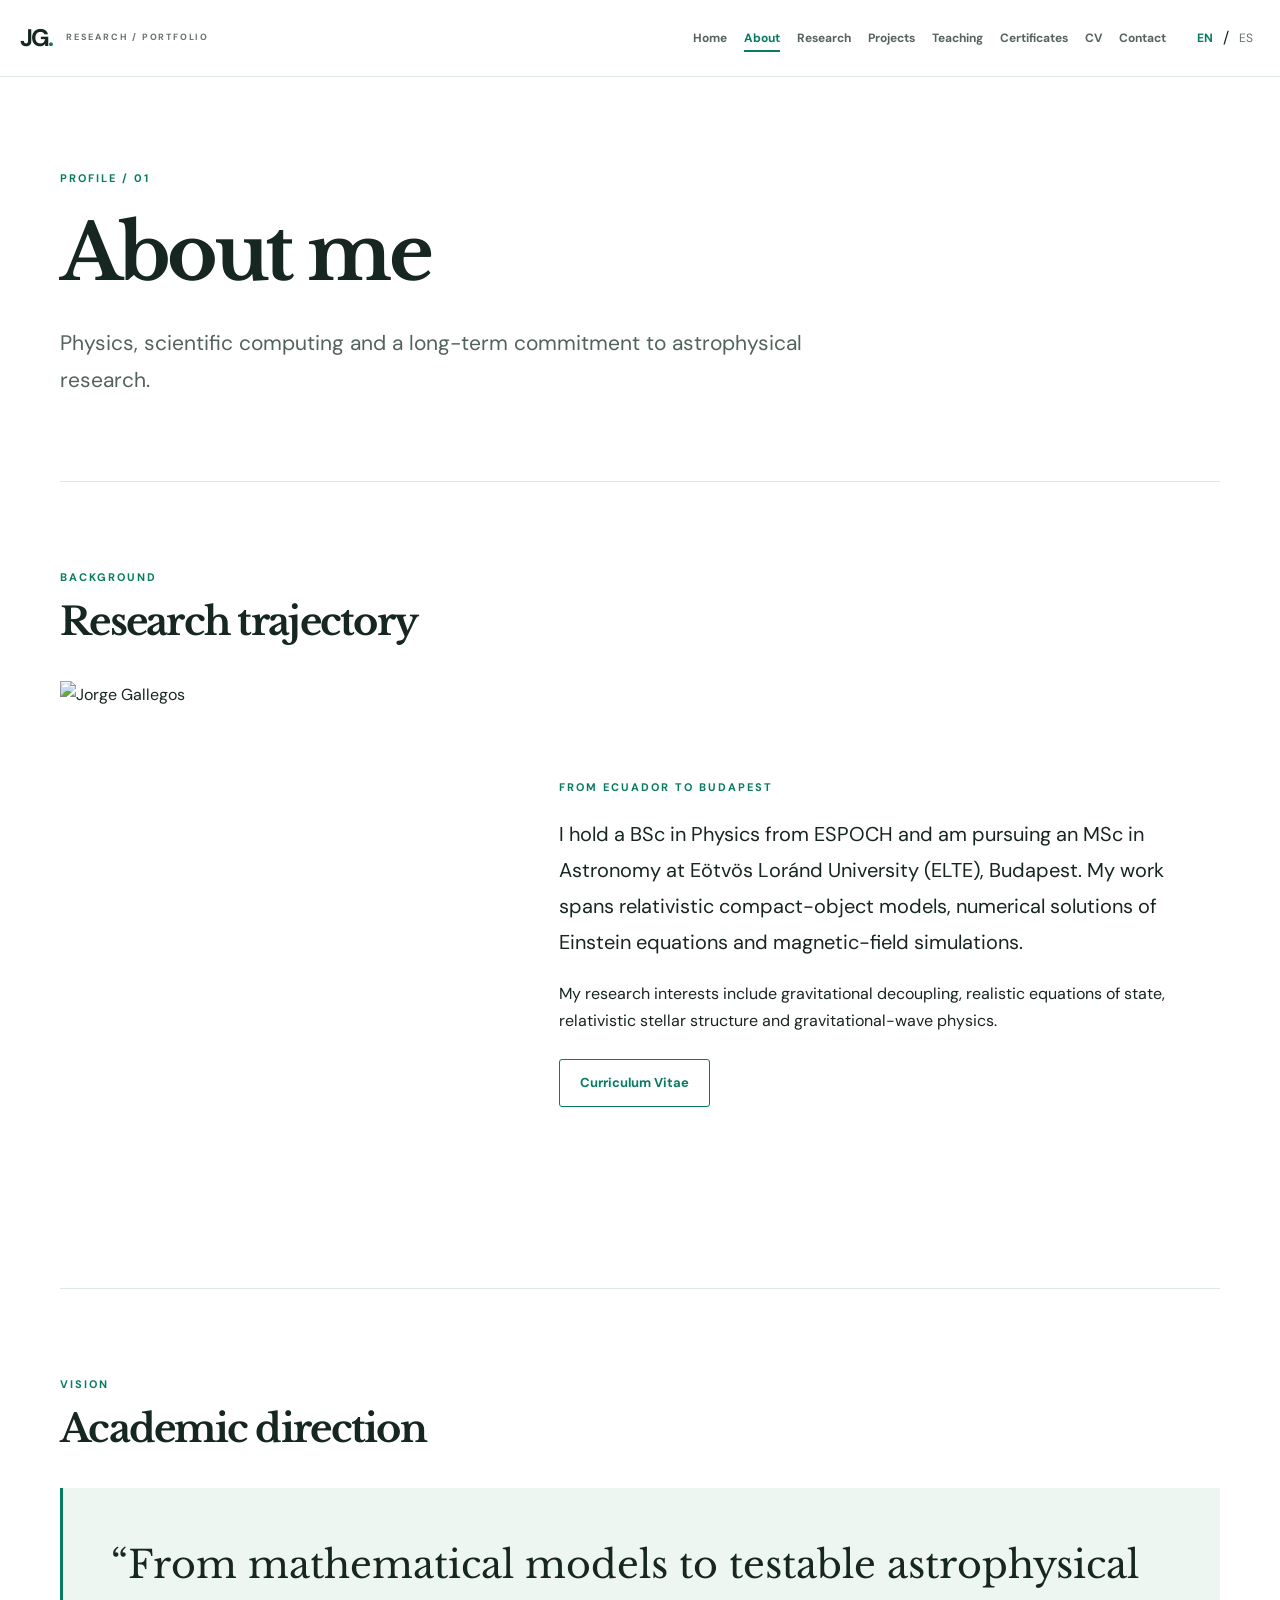
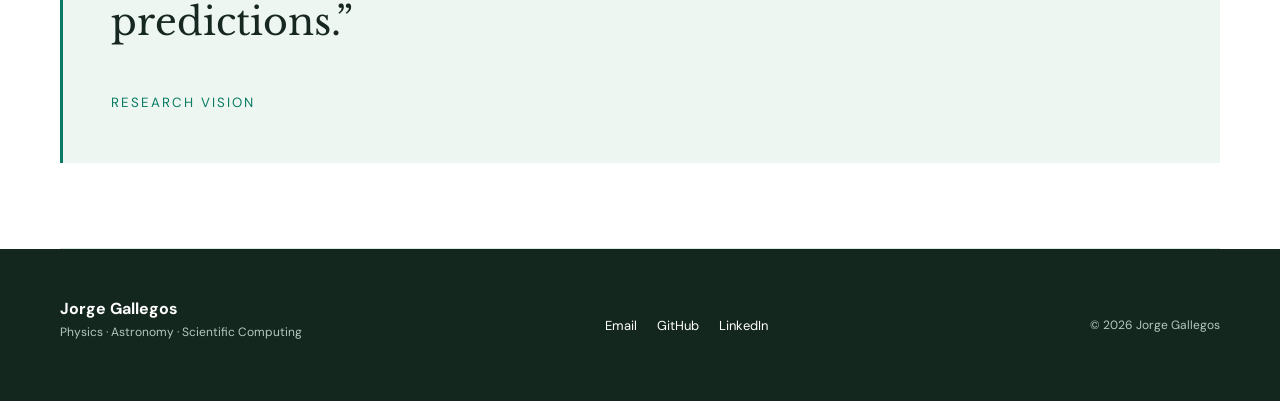
==== about.html @ f176a220 "new_update_21-11-2026" ====
<!doctype html><html lang="en"><head><meta charset="utf-8"><meta name="viewport" content="width=device-width, initial-scale=1"><meta name="description" content="Jorge Gallegos — Physicist and MSc Astronomy student. Research in general relativity, compact objects, and scientific computing."><meta name="theme-color" content="#087b62"><title>About | Jorge Gallegos</title><link rel="preconnect" href="https://fonts.googleapis.com"><link rel="preconnect" href="https://fonts.gstatic.com" crossorigin><link href="https://fonts.googleapis.com/css2?family=DM+Sans:wght@400;500;600;700&family=Libre+Baskerville:wght@400;700&display=swap" rel="stylesheet"><link rel="stylesheet" href="style.css"><script defer src="site.js"></script></head><body><a class="skip" href="#main">Skip to content</a><header class="site-header"><div class="nav-wrap"><a class="brand" href="index.html" aria-label="Jorge Gallegos home"><span class="brand-mark">JG<span>.</span></span><span class="brand-detail">RESEARCH / PORTFOLIO</span></a><button class="menu-toggle" type="button" aria-expanded="false" aria-controls="site-nav">☰ <span>Menu</span></button><nav id="site-nav" aria-label="Main navigation"><a href="index.html" ><span class="" data-en="Home" data-es="Inicio">Home</span></a><a href="about.html" aria-current=page><span class="" data-en="About" data-es="Sobre mí">About</span></a><a href="publications.html" ><span class="" data-en="Research" data-es="Investigación">Research</span></a><a href="projects.html" ><span class="" data-en="Projects" data-es="Proyectos">Projects</span></a><a href="teaching.html" ><span class="" data-en="Teaching" data-es="Docencia">Teaching</span></a><a href="certificates.html" ><span class="" data-en="Certificates" data-es="Certificados">Certificates</span></a><a href="cv.html" ><span class="" data-en="CV" data-es="CV">CV</span></a><a href="contact.html" ><span class="" data-en="Contact" data-es="Contacto">Contact</span></a></nav><div class="lang-switch" role="group" aria-label="Language"><button type="button" data-lang="en" aria-pressed="true">EN</button><span>/</span><button type="button" data-lang="es" aria-pressed="false">ES</button></div></div></header><main id="main"><div class="page-intro container reveal"><p class="eyebrow">PROFILE / 01</p><h1 class="" data-en="About me" data-es="Sobre mí">About me</h1><p class="lead" data-en="Physics, scientific computing and a long-term commitment to astrophysical research." data-es="Física, computación científica y compromiso a largo plazo con la investigación astrofísica.">Physics, scientific computing and a long-term commitment to astrophysical research.</p></div><section class="section container"><div class="section-head"><div><p class="eyebrow">BACKGROUND</p><h2>Research trajectory</h2></div></div><div class="editorial-grid"><img class="editorial-image" src="images/C_9999.jpg" alt="Jorge Gallegos"><div><p class="eyebrow">FROM ECUADOR TO BUDAPEST</p><p class="body-large" data-en="I hold a BSc in Physics from ESPOCH and am pursuing an MSc in Astronomy at Eötvös Loránd University (ELTE), Budapest. My work spans relativistic compact-object models, numerical solutions of Einstein equations and magnetic-field simulations." data-es="Soy graduado en Física por ESPOCH y curso un máster en Astronomía en la Universidad Eötvös Loránd (ELTE), Budapest. Mi trabajo abarca modelos relativistas de objetos compactos, soluciones numéricas de las ecuaciones de Einstein y simulaciones de campos magnéticos.">I hold a BSc in Physics from ESPOCH and am pursuing an MSc in Astronomy at Eötvös Loránd University (ELTE), Budapest. My work spans relativistic compact-object models, numerical solutions of Einstein equations and magnetic-field simulations.</p><p class="" data-en="My research interests include gravitational decoupling, realistic equations of state, relativistic stellar structure and gravitational-wave physics." data-es="Mis intereses incluyen desacoplamiento gravitacional, ecuaciones de estado realistas, estructura estelar relativista y física de ondas gravitacionales.">My research interests include gravitational decoupling, realistic equations of state, relativistic stellar structure and gravitational-wave physics.</p><div class="link-row"><a class="btn outline" href="cv.html">Curriculum Vitae</a></div></div></div></section><section class="section container"><div class="section-head"><div><p class="eyebrow">VISION</p><h2>Academic direction</h2></div></div><div class="quote-panel"><p>“From mathematical models to testable astrophysical predictions.”</p><small>RESEARCH VISION</small></div></section></main><footer class="site-footer"><div class="container footer-inner"><div><strong>Jorge Gallegos</strong><p>Physics · Astronomy · Scientific Computing</p></div><div><a href="mailto:gallegosjf2002@gmail.com">Email</a><a href="https://github.com/gallegosjf2002" target="_blank" rel="noopener noreferrer">GitHub</a><a href="https://www.linkedin.com/in/jorge-gallegos-4514b1245/" target="_blank" rel="noopener noreferrer">LinkedIn</a></div><small>© <span id="year"></span> Jorge Gallegos</small></div></footer></body></html>
---- style.css ----
/* GALLEGOS RESEARCH — global design tokens. Edit colors here. */
:root{--ink:#162621;--muted:#64736d;--green:#087b62;--green-dark:#055a48;--line:#dce8e2;--paper:#f8faf8;--white:#fff;--serif:'Libre Baskerville',Georgia,serif;--sans:'DM Sans',Arial,sans-serif;--width:1160px}
*{box-sizing:border-box}html{scroll-behavior:smooth}body{margin:0;color:var(--ink);background:var(--white);font:16px/1.7 var(--sans)}img{max-width:100%;display:block}a{color:inherit}button,input,select{font:inherit}button{cursor:pointer}.container{width:min(var(--width),calc(100% - 48px));margin-inline:auto}.skip{position:absolute;top:-100px;left:12px;background:white;padding:12px;z-index:30}.skip:focus{top:12px}.site-header{position:sticky;top:0;z-index:20;background:rgba(255,255,255,.94);backdrop-filter:blur(16px);border-bottom:1px solid var(--line)}.nav-wrap{width:min(1320px,calc(100% - 40px));margin:auto;display:flex;align-items:center;gap:24px;min-height:76px}.brand{text-decoration:none;display:flex;align-items:center;gap:14px;flex-shrink:0}.brand-mark{font-size:24px;font-weight:700;letter-spacing:-2px}.brand-mark span{color:var(--green)}.brand-detail{font-size:9px;font-weight:700;letter-spacing:1.8px;color:var(--muted)}nav{display:flex;align-items:center;gap:17px;margin-left:auto}nav a{text-decoration:none;font-size:12px;font-weight:700;white-space:nowrap;color:#54645d;transition:color .2s}nav a:hover,nav a[aria-current]{color:var(--green)}nav a[aria-current]{text-decoration:underline;text-decoration-thickness:2px;text-underline-offset:8px}.lang-switch{display:flex;align-items:center;gap:3px;flex-shrink:0}.lang-switch button{background:none;border:0;font-size:12px;padding:7px;color:var(--muted)}.lang-switch button[aria-pressed=true]{color:var(--green);font-weight:700}.menu-toggle{display:none;border:1px solid var(--line);background:white;border-radius:8px;padding:7px 12px}.page-intro{padding-top:92px;padding-bottom:62px;border-bottom:1px solid var(--line)}.eyebrow{color:var(--green);font-size:11px;letter-spacing:2px;font-weight:700;text-transform:uppercase;margin:0 0 20px}h1,h2,h3,p{margin-top:0}h1,h2{font-family:var(--serif);letter-spacing:-.045em;line-height:1.2}h1{font-size:clamp(42px,6vw,78px);max-width:900px;margin-bottom:25px}h2{font-size:clamp(29px,3vw,43px);margin-bottom:0}h3{font-size:19px;line-height:1.45;letter-spacing:-.025em}.lead{font-size:clamp(17px,2vw,21px);color:#52635b;max-width:750px;line-height:1.75}.section{padding-top:86px;padding-bottom:85px;border-bottom:1px solid var(--line)}.section-head{display:flex;justify-content:space-between;align-items:end;margin-bottom:36px}.section-head .eyebrow{margin-bottom:12px}.focus-grid{display:grid;grid-template-columns:repeat(4,minmax(0,1fr));gap:15px}.focus-grid.three{grid-template-columns:repeat(3,minmax(0,1fr))}.focus-card{padding:29px 24px;background:var(--paper);border:1px solid var(--line);border-radius:5px;min-height:240px;transition:transform .3s,border-color .3s,box-shadow .3s}.focus-card:hover,.project-card:hover{transform:translateY(-6px);border-color:#95c8b8;box-shadow:0 16px 36px #143e3012}.focus-number{font-size:11px;color:var(--muted);letter-spacing:1px}.focus-symbol{font-family:var(--serif);font-size:38px;color:var(--green);margin:20px 0}.focus-card h3{margin-bottom:9px}.focus-card p,.project-card p{color:var(--muted);font-size:14px;line-height:1.8}.home-hero{background:linear-gradient(120deg,#f3f8f5,#fff);padding:50px 0 64px}.home-grid{display:grid;grid-template-columns:1fr 1fr;gap:7%;align-items:center}.hero-photos{height:530px;position:relative;background:#dfe8e3;overflow:hidden;border-radius:4px}.hero-photos .slide{position:absolute;width:100%;height:100%;object-fit:cover;opacity:0;transition:opacity 1.1s}.hero-photos .slide.active{opacity:1}.photo-label{position:absolute;bottom:15px;left:15px;background:#fffE;font-size:10px;letter-spacing:1.3px;padding:8px 12px}.avatar{height:72px;width:72px;object-fit:cover;border-radius:50%;margin-bottom:24px;border:3px solid white;box-shadow:0 4px 15px #0002}.home-copy h1{font-size:clamp(52px,6vw,92px)}.home-copy h1 em{font-weight:400;color:var(--green)}.link-row{display:flex;gap:13px 22px;flex-wrap:wrap;align-items:center;margin-top:24px}.btn{display:inline-flex;align-items:center;justify-content:center;text-decoration:none;background:var(--green);color:white;border:1px solid var(--green);border-radius:3px;padding:12px 20px;font-size:13px;font-weight:700;transition:background .2s,transform .2s}.btn:hover{background:var(--green-dark);transform:translateY(-2px)}.btn.outline{background:transparent;color:var(--green)}.btn.outline:hover{background:#eaf5ef}.text-link{font-size:13px;color:var(--green);font-weight:700;text-decoration:none;border-bottom:1px solid #a2d0c1}.text-link:hover{color:var(--green-dark)}.project-grid{display:grid;grid-template-columns:repeat(2,minmax(0,1fr));gap:18px}.project-card{border:1px solid var(--line);border-radius:5px;padding:30px;min-height:280px;transition:transform .3s,box-shadow .3s,border-color .3s}.project-card h3{font-family:var(--serif);font-size:22px}.project-card .link-row{margin-top:28px}.stats{display:grid;grid-template-columns:repeat(3,1fr);gap:16px}.stats>div{padding:32px;background:var(--paper);border-top:2px solid var(--green)}.stats strong{font:42px var(--serif);display:block;color:var(--green)}.stats span{font-size:13px;color:var(--muted)}.paper-card{border:1px solid var(--line);border-left:4px solid var(--green);padding:36px 40px;background:white}.paper-top{display:flex;justify-content:space-between;gap:15px;color:var(--muted);font-size:10px;letter-spacing:1.2px;margin-bottom:20px}.status{color:var(--green);font-weight:700}.paper-card h3{font:clamp(23px,2.8vw,34px)/1.45 var(--serif);max-width:820px}.authors{font-size:14px;color:var(--muted)}.paper-card p{max-width:900px}.note{font-size:12px!important;color:#77867f!important}.experience-list{border-top:1px solid var(--line)}.experience-item{display:grid;grid-template-columns:40% 1fr;gap:30px;padding:30px 0;border-bottom:1px solid var(--line)}.experience-item h3{margin:0 0 8px}.experience-item ul{margin:0;padding-left:22px;color:#45574e;font-size:14px}.experience-item li{margin-bottom:10px}.muted{color:var(--muted);font-size:14px}.conference-list{border-top:1px solid var(--line)}.conference-item{display:grid;grid-template-columns:160px 1fr;gap:28px;padding:28px 0;border-bottom:1px solid var(--line)}.conf-date{font:24px var(--serif);color:var(--green)}.conf-date span{font:12px var(--sans);color:var(--muted);display:block;margin-top:8px}.conf-body h3{font:21px/1.45 var(--serif);margin-bottom:10px}.conf-body .link-row{margin-top:12px}.editorial-grid{display:grid;grid-template-columns:36% 1fr;gap:7%;align-items:center}.editorial-image{width:100%;aspect-ratio:4/5;object-fit:cover}.body-large{font-size:20px;line-height:1.8}.quote-panel{padding:48px;background:#eef6f1;border-left:3px solid var(--green)}.quote-panel p{font:clamp(23px,3vw,38px)/1.5 var(--serif)}.quote-panel small{letter-spacing:2px;color:var(--green)}.filter-bar{display:flex;gap:12px;align-items:center;flex-wrap:wrap;margin-bottom:28px}.filter-bar label{font-size:12px;font-weight:700}.filter-bar input,.filter-bar select{border:1px solid var(--line);border-radius:4px;padding:10px 12px;min-height:42px;background:white}.filter-bar input{min-width:250px}.certificate-grid{display:grid;grid-template-columns:repeat(3,minmax(0,1fr));gap:16px}.certificate-card{padding:25px;border:1px solid var(--line);background:var(--paper);border-radius:4px}.certificate-card .eyebrow{margin-bottom:10px}.certificate-card h3{font-size:18px}.certificate-card p{color:var(--muted);font-size:13px}.certificate-card .link-row{margin-top:15px}.contact-panel{display:grid;grid-template-columns:2fr 1fr;gap:50px;padding:40px;background:var(--paper)}.contact-panel h3{font:30px var(--serif)}.contact-links{display:flex;flex-direction:column;gap:20px;align-items:flex-start}.site-footer{background:#14271f;color:white;padding:46px 0}.footer-inner{display:flex;align-items:center;justify-content:space-between;gap:25px;flex-wrap:wrap}.footer-inner p,.footer-inner small{font-size:12px;color:#b3c9bf}.footer-inner a{color:white;font-size:13px;margin-right:20px;text-decoration:none}.reveal{opacity:1;transform:none}@media(prefers-reduced-motion:no-preference){.js-ready .reveal{opacity:0;transform:translateY(22px);transition:opacity .65s ease,transform .65s ease}.js-ready .reveal.visible{opacity:1;transform:translateY(0)}}@media(max-width:1120px){.nav-wrap{gap:12px}.brand-detail{display:none}nav{gap:10px}nav a{font-size:11px}}@media(max-width:850px){.nav-wrap{min-height:66px;flex-wrap:wrap}.menu-toggle{display:block;margin-left:auto}nav{display:none;order:5;width:100%;margin:0;padding:15px 0 22px;flex-wrap:wrap;gap:0}nav.open{display:grid;grid-template-columns:repeat(2,1fr)}nav a{padding:10px;font-size:13px}.lang-switch{margin-left:5px}.home-grid,.editorial-grid,.contact-panel{grid-template-columns:1fr}.hero-photos{height:420px}.focus-grid,.focus-grid.three{grid-template-columns:repeat(2,minmax(0,1fr))}.certificate-grid{grid-template-columns:repeat(2,minmax(0,1fr))}.page-intro{padding-top:65px}.section{padding-block:60px}}@media(max-width:560px){.container{width:calc(100% - 34px)}.focus-grid,.focus-grid.three,.project-grid,.certificate-grid,.stats{grid-template-columns:1fr}.experience-item,.conference-item{grid-template-columns:1fr;gap:12px}.paper-card{padding:25px}.hero-photos{height:350px}.home-hero{padding-top:24px}.home-copy h1{font-size:54px}.section{padding-block:48px}.page-intro{padding-block:52px}.footer-inner{align-items:start;flex-direction:column}.filter-bar input{min-width:0;width:100%}}
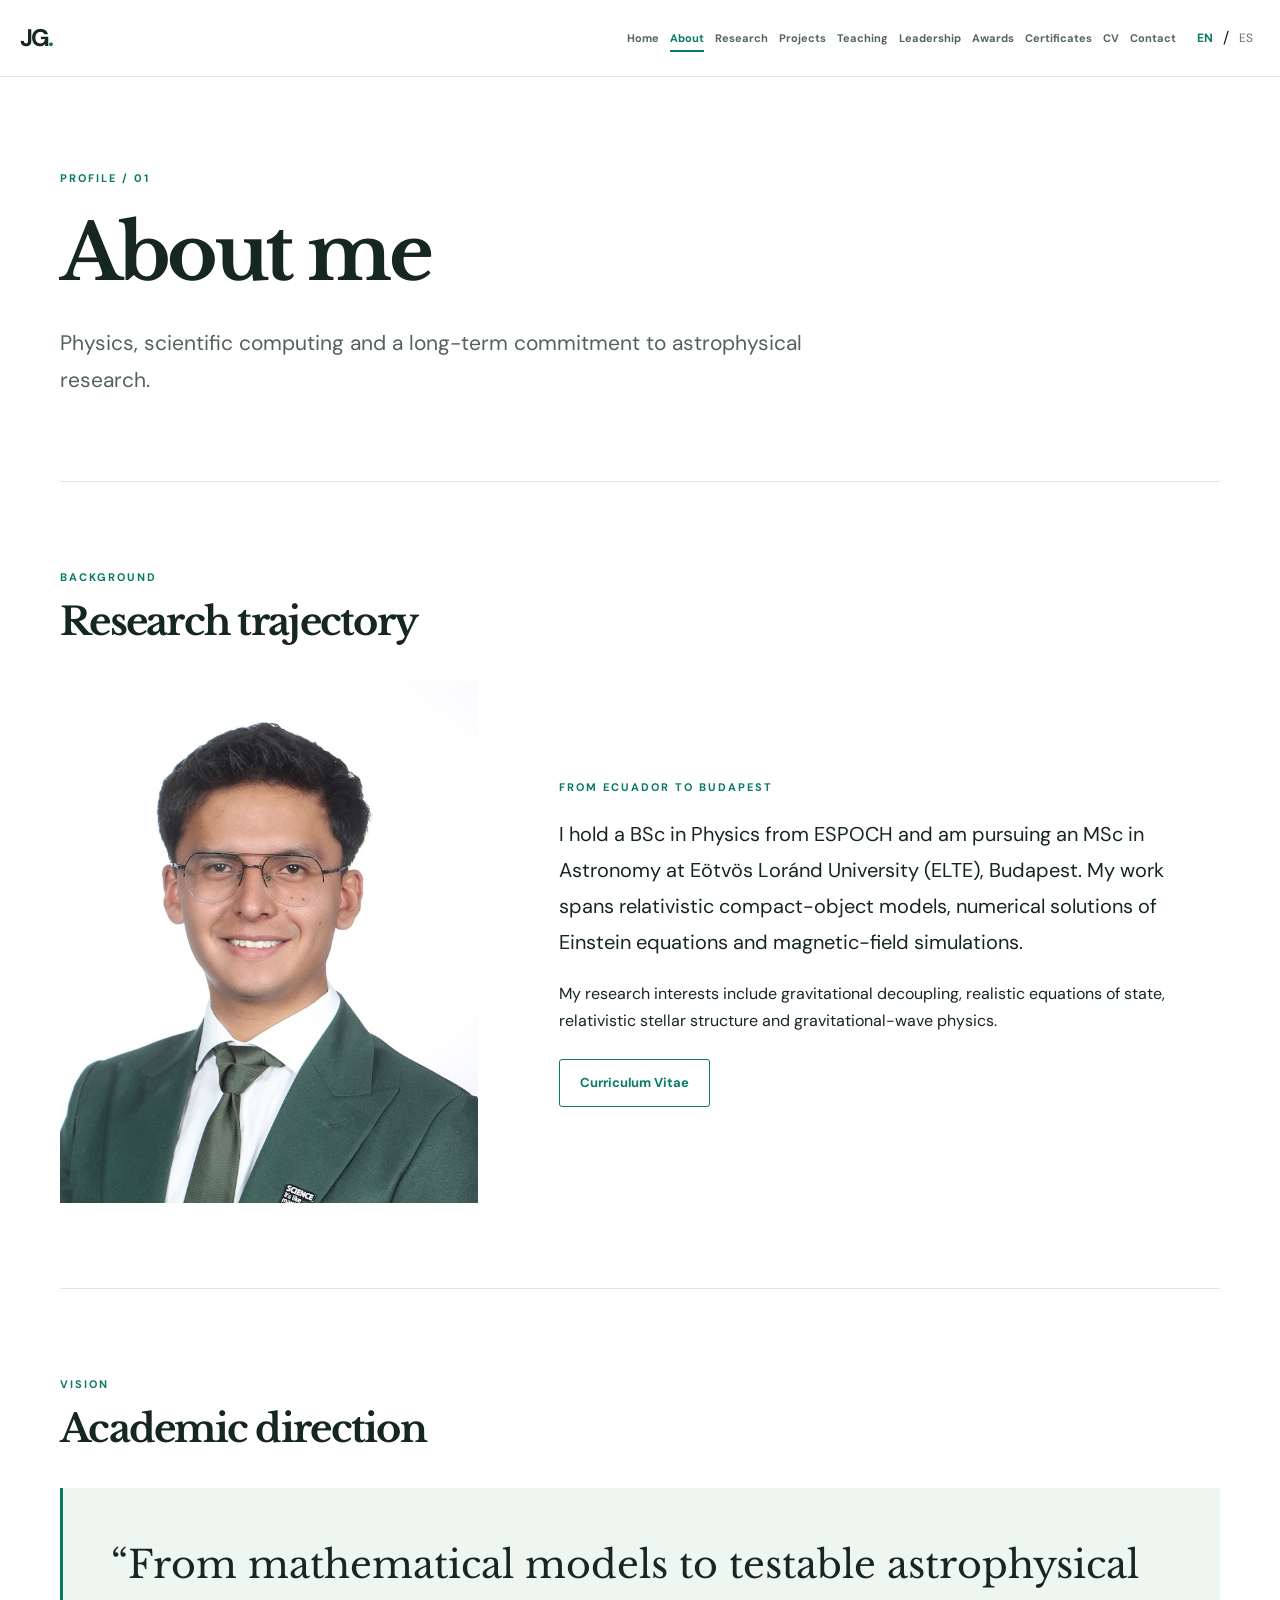
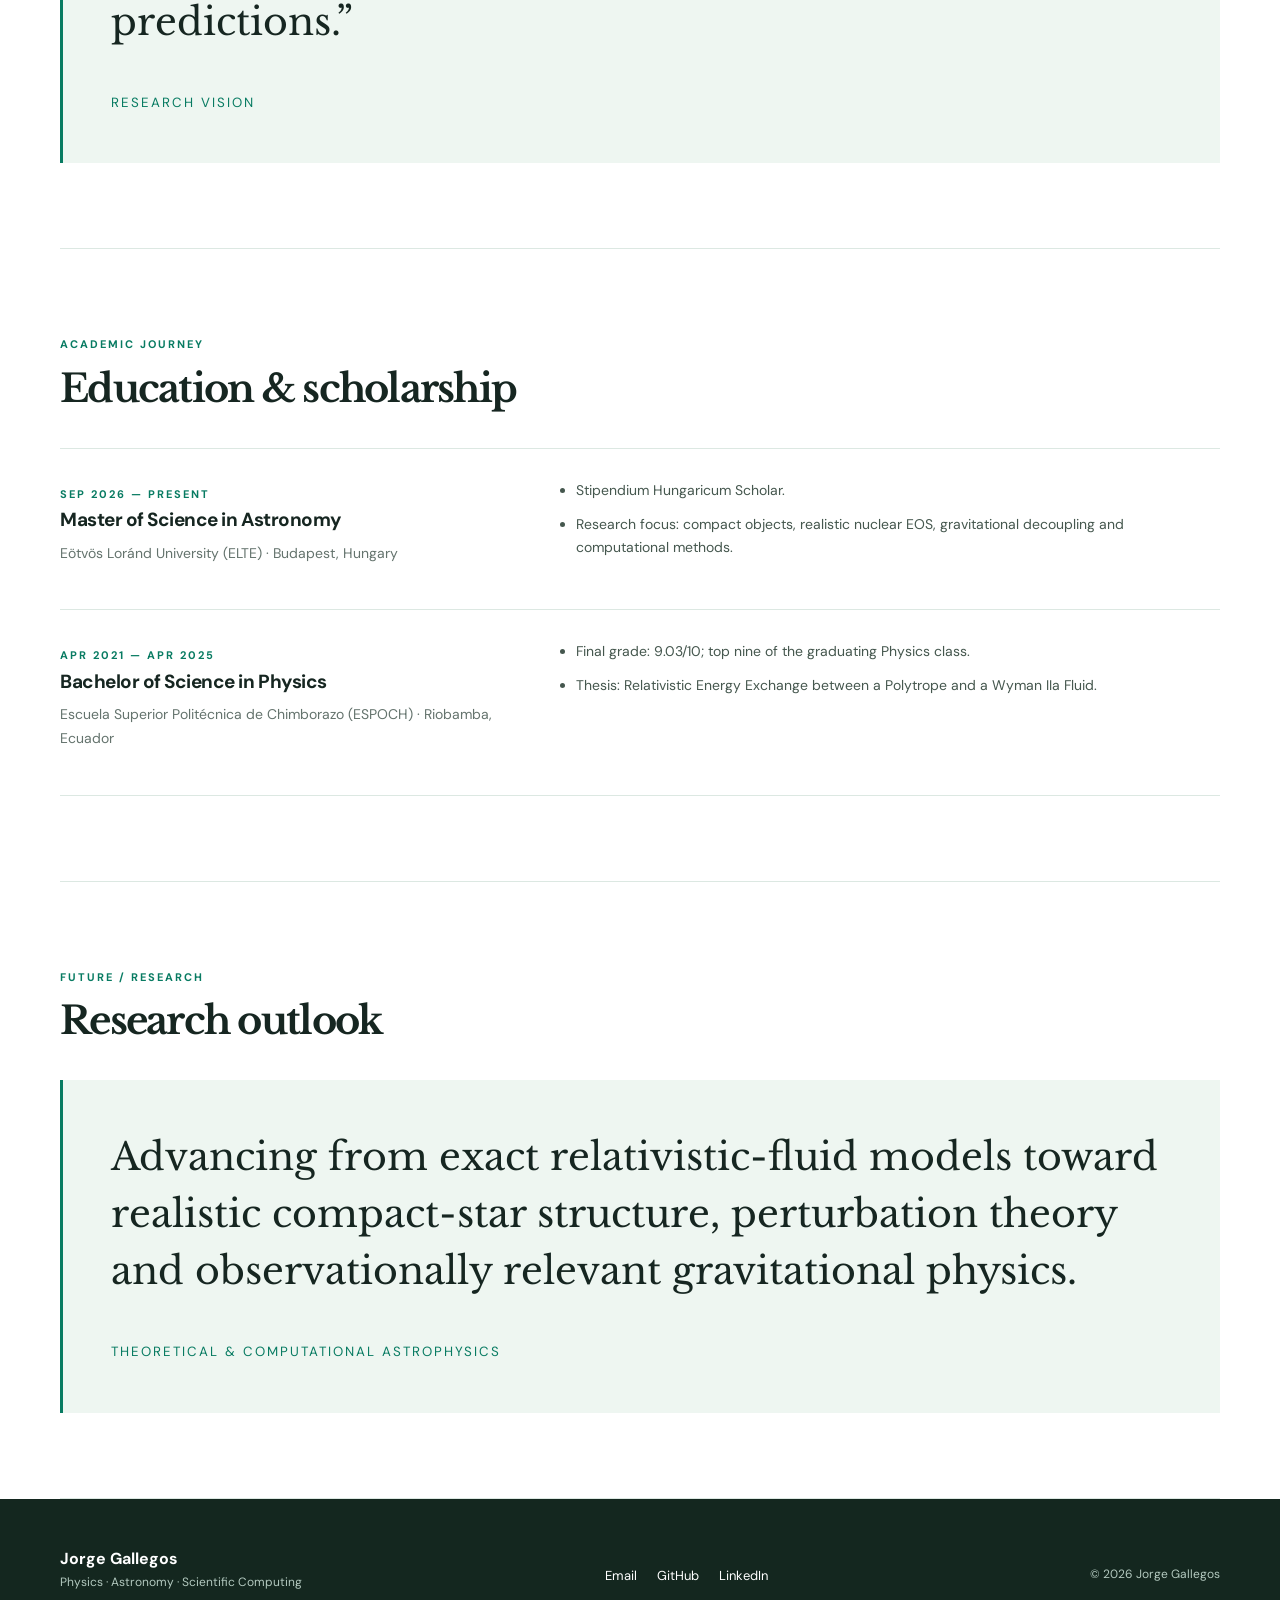
==== commit bf8ca373: "update_21-11-2026_v2" ====
--- a/about.html
+++ b/about.html
@@ -1 +1,3 @@
-<!doctype html><html lang="en"><head><meta charset="utf-8"><meta name="viewport" content="width=device-width, initial-scale=1"><meta name="description" content="Jorge Gallegos — Physicist and MSc Astronomy student. Research in general relativity, compact objects, and scientific computing."><meta name="theme-color" content="#087b62"><title>About | Jorge Gallegos</title><link rel="preconnect" href="https://fonts.googleapis.com"><link rel="preconnect" href="https://fonts.gstatic.com" crossorigin><link href="https://fonts.googleapis.com/css2?family=DM+Sans:wght@400;500;600;700&family=Libre+Baskerville:wght@400;700&display=swap" rel="stylesheet"><link rel="stylesheet" href="style.css"><script defer src="site.js"></script></head><body><a class="skip" href="#main">Skip to content</a><header class="site-header"><div class="nav-wrap"><a class="brand" href="index.html" aria-label="Jorge Gallegos home"><span class="brand-mark">JG<span>.</span></span><span class="brand-detail">RESEARCH / PORTFOLIO</span></a><button class="menu-toggle" type="button" aria-expanded="false" aria-controls="site-nav">☰ <span>Menu</span></button><nav id="site-nav" aria-label="Main navigation"><a href="index.html" ><span class="" data-en="Home" data-es="Inicio">Home</span></a><a href="about.html" aria-current=page><span class="" data-en="About" data-es="Sobre mí">About</span></a><a href="publications.html" ><span class="" data-en="Research" data-es="Investigación">Research</span></a><a href="projects.html" ><span class="" data-en="Projects" data-es="Proyectos">Projects</span></a><a href="teaching.html" ><span class="" data-en="Teaching" data-es="Docencia">Teaching</span></a><a href="certificates.html" ><span class="" data-en="Certificates" data-es="Certificados">Certificates</span></a><a href="cv.html" ><span class="" data-en="CV" data-es="CV">CV</span></a><a href="contact.html" ><span class="" data-en="Contact" data-es="Contacto">Contact</span></a></nav><div class="lang-switch" role="group" aria-label="Language"><button type="button" data-lang="en" aria-pressed="true">EN</button><span>/</span><button type="button" data-lang="es" aria-pressed="false">ES</button></div></div></header><main id="main"><div class="page-intro container reveal"><p class="eyebrow">PROFILE / 01</p><h1 class="" data-en="About me" data-es="Sobre mí">About me</h1><p class="lead" data-en="Physics, scientific computing and a long-term commitment to astrophysical research." data-es="Física, computación científica y compromiso a largo plazo con la investigación astrofísica.">Physics, scientific computing and a long-term commitment to astrophysical research.</p></div><section class="section container"><div class="section-head"><div><p class="eyebrow">BACKGROUND</p><h2>Research trajectory</h2></div></div><div class="editorial-grid"><img class="editorial-image" src="images/C_9999.jpg" alt="Jorge Gallegos"><div><p class="eyebrow">FROM ECUADOR TO BUDAPEST</p><p class="body-large" data-en="I hold a BSc in Physics from ESPOCH and am pursuing an MSc in Astronomy at Eötvös Loránd University (ELTE), Budapest. My work spans relativistic compact-object models, numerical solutions of Einstein equations and magnetic-field simulations." data-es="Soy graduado en Física por ESPOCH y curso un máster en Astronomía en la Universidad Eötvös Loránd (ELTE), Budapest. Mi trabajo abarca modelos relativistas de objetos compactos, soluciones numéricas de las ecuaciones de Einstein y simulaciones de campos magnéticos.">I hold a BSc in Physics from ESPOCH and am pursuing an MSc in Astronomy at Eötvös Loránd University (ELTE), Budapest. My work spans relativistic compact-object models, numerical solutions of Einstein equations and magnetic-field simulations.</p><p class="" data-en="My research interests include gravitational decoupling, realistic equations of state, relativistic stellar structure and gravitational-wave physics." data-es="Mis intereses incluyen desacoplamiento gravitacional, ecuaciones de estado realistas, estructura estelar relativista y física de ondas gravitacionales.">My research interests include gravitational decoupling, realistic equations of state, relativistic stellar structure and gravitational-wave physics.</p><div class="link-row"><a class="btn outline" href="cv.html">Curriculum Vitae</a></div></div></div></section><section class="section container"><div class="section-head"><div><p class="eyebrow">VISION</p><h2>Academic direction</h2></div></div><div class="quote-panel"><p>“From mathematical models to testable astrophysical predictions.”</p><small>RESEARCH VISION</small></div></section></main><footer class="site-footer"><div class="container footer-inner"><div><strong>Jorge Gallegos</strong><p>Physics · Astronomy · Scientific Computing</p></div><div><a href="mailto:gallegosjf2002@gmail.com">Email</a><a href="https://github.com/gallegosjf2002" target="_blank" rel="noopener noreferrer">GitHub</a><a href="https://www.linkedin.com/in/jorge-gallegos-4514b1245/" target="_blank" rel="noopener noreferrer">LinkedIn</a></div><small>© <span id="year"></span> Jorge Gallegos</small></div></footer></body></html>+<!DOCTYPE html>
+
+<html lang="en"><head><meta charset="utf-8"/><meta content="width=device-width, initial-scale=1" name="viewport"/><meta content="Jorge Gallegos — Physicist and MSc Astronomy student. Research in general relativity, compact objects, and scientific computing." name="description"/><meta content="#087b62" name="theme-color"/><title>About | Jorge Gallegos</title><link href="https://fonts.googleapis.com" rel="preconnect"/><link crossorigin="" href="https://fonts.gstatic.com" rel="preconnect"/><link href="https://fonts.googleapis.com/css2?family=DM+Sans:wght@400;500;600;700&amp;family=Libre+Baskerville:wght@400;700&amp;display=swap" rel="stylesheet"/><link href="style.css" rel="stylesheet"/><script defer="" src="site.js"></script></head><body><a class="skip" href="#main">Skip to content</a><header class="site-header"><div class="nav-wrap"><a aria-label="Jorge Gallegos home" class="brand" href="index.html"><span class="brand-mark">JG<span>.</span></span><span class="brand-detail">RESEARCH / PORTFOLIO</span></a><button aria-controls="site-nav" aria-expanded="false" class="menu-toggle" type="button">☰ <span>Menu</span></button><nav aria-label="Main navigation" id="site-nav"><a href="index.html"><span data-en="Home" data-es="Inicio">Home</span></a><a aria-current="page" href="about.html"><span data-en="About" data-es="Sobre mí">About</span></a><a href="publications.html"><span data-en="Research" data-es="Investigación">Research</span></a><a href="projects.html"><span data-en="Projects" data-es="Proyectos">Projects</span></a><a href="teaching.html"><span data-en="Teaching" data-es="Docencia">Teaching</span></a><a href="leadership.html"><span data-en="Leadership" data-es="Liderazgo">Leadership</span></a><a href="awards.html"><span data-en="Awards" data-es="Distinciones">Awards</span></a><a href="certificates.html"><span data-en="Certificates" data-es="Certificados">Certificates</span></a><a href="cv.html"><span data-en="CV" data-es="CV">CV</span></a><a href="contact.html"><span data-en="Contact" data-es="Contacto">Contact</span></a></nav><div aria-label="Language" class="lang-switch" role="group"><button aria-pressed="true" data-lang="en" type="button">EN</button><span>/</span><button aria-pressed="false" data-lang="es" type="button">ES</button></div></div></header><main id="main"><div class="page-intro container reveal"><p class="eyebrow">PROFILE / 01</p><h1 class="" data-en="About me" data-es="Sobre mí">About me</h1><p class="lead" data-en="Physics, scientific computing and a long-term commitment to astrophysical research." data-es="Física, computación científica y compromiso a largo plazo con la investigación astrofísica.">Physics, scientific computing and a long-term commitment to astrophysical research.</p></div><section class="section container"><div class="section-head"><div><p class="eyebrow">BACKGROUND</p><h2>Research trajectory</h2></div></div><div class="editorial-grid"><img alt="Jorge Gallegos" class="editorial-image" src="images/C_9999.jpg"/><div><p class="eyebrow">FROM ECUADOR TO BUDAPEST</p><p class="body-large" data-en="I hold a BSc in Physics from ESPOCH and am pursuing an MSc in Astronomy at Eötvös Loránd University (ELTE), Budapest. My work spans relativistic compact-object models, numerical solutions of Einstein equations and magnetic-field simulations." data-es="Soy graduado en Física por ESPOCH y curso un máster en Astronomía en la Universidad Eötvös Loránd (ELTE), Budapest. Mi trabajo abarca modelos relativistas de objetos compactos, soluciones numéricas de las ecuaciones de Einstein y simulaciones de campos magnéticos.">I hold a BSc in Physics from ESPOCH and am pursuing an MSc in Astronomy at Eötvös Loránd University (ELTE), Budapest. My work spans relativistic compact-object models, numerical solutions of Einstein equations and magnetic-field simulations.</p><p class="" data-en="My research interests include gravitational decoupling, realistic equations of state, relativistic stellar structure and gravitational-wave physics." data-es="Mis intereses incluyen desacoplamiento gravitacional, ecuaciones de estado realistas, estructura estelar relativista y física de ondas gravitacionales.">My research interests include gravitational decoupling, realistic equations of state, relativistic stellar structure and gravitational-wave physics.</p><div class="link-row"><a class="btn outline" href="cv.html">Curriculum Vitae</a></div></div></div></section><section class="section container"><div class="section-head"><div><p class="eyebrow">VISION</p><h2>Academic direction</h2></div></div><div class="quote-panel"><p>“From mathematical models to testable astrophysical predictions.”</p><small>RESEARCH VISION</small></div></section><section class="section container"><div class="section-head"><div><p class="eyebrow">ACADEMIC JOURNEY</p><h2>Education &amp; scholarship</h2></div></div><div class="experience-list"><article class="experience-item reveal"><div><span class="eyebrow">SEP 2026 — PRESENT</span><h3>Master of Science in Astronomy</h3><p class="muted">Eötvös Loránd University (ELTE) · Budapest, Hungary</p></div><ul><li>Stipendium Hungaricum Scholar.</li><li>Research focus: compact objects, realistic nuclear EOS, gravitational decoupling and computational methods.</li></ul></article><article class="experience-item reveal"><div><span class="eyebrow">APR 2021 — APR 2025</span><h3>Bachelor of Science in Physics</h3><p class="muted">Escuela Superior Politécnica de Chimborazo (ESPOCH) · Riobamba, Ecuador</p></div><ul><li>Final grade: 9.03/10; top nine of the graduating Physics class.</li><li>Thesis: Relativistic Energy Exchange between a Polytrope and a Wyman IIa Fluid.</li></ul></article></div></section><section class="section container"><div class="section-head"><div><p class="eyebrow">FUTURE / RESEARCH</p><h2>Research outlook</h2></div></div><div class="quote-panel"><p>Advancing from exact relativistic-fluid models toward realistic compact-star structure, perturbation theory and observationally relevant gravitational physics.</p><small>THEORETICAL &amp; COMPUTATIONAL ASTROPHYSICS</small></div></section></main><footer class="site-footer"><div class="container footer-inner"><div><strong>Jorge Gallegos</strong><p>Physics · Astronomy · Scientific Computing</p></div><div><a href="mailto:gallegosjf2002@gmail.com">Email</a><a href="https://github.com/gallegosjf2002" rel="noopener noreferrer" target="_blank">GitHub</a><a href="https://www.linkedin.com/in/jorge-gallegos-4514b1245/" rel="noopener noreferrer" target="_blank">LinkedIn</a></div><small>© <span id="year"></span> Jorge Gallegos</small></div></footer></body></html>
--- a/style.css
+++ b/style.css
@@ -1,3 +1,8 @@
 /* GALLEGOS RESEARCH — global design tokens. Edit colors here. */
 :root{--ink:#162621;--muted:#64736d;--green:#087b62;--green-dark:#055a48;--line:#dce8e2;--paper:#f8faf8;--white:#fff;--serif:'Libre Baskerville',Georgia,serif;--sans:'DM Sans',Arial,sans-serif;--width:1160px}
 *{box-sizing:border-box}html{scroll-behavior:smooth}body{margin:0;color:var(--ink);background:var(--white);font:16px/1.7 var(--sans)}img{max-width:100%;display:block}a{color:inherit}button,input,select{font:inherit}button{cursor:pointer}.container{width:min(var(--width),calc(100% - 48px));margin-inline:auto}.skip{position:absolute;top:-100px;left:12px;background:white;padding:12px;z-index:30}.skip:focus{top:12px}.site-header{position:sticky;top:0;z-index:20;background:rgba(255,255,255,.94);backdrop-filter:blur(16px);border-bottom:1px solid var(--line)}.nav-wrap{width:min(1320px,calc(100% - 40px));margin:auto;display:flex;align-items:center;gap:24px;min-height:76px}.brand{text-decoration:none;display:flex;align-items:center;gap:14px;flex-shrink:0}.brand-mark{font-size:24px;font-weight:700;letter-spacing:-2px}.brand-mark span{color:var(--green)}.brand-detail{font-size:9px;font-weight:700;letter-spacing:1.8px;color:var(--muted)}nav{display:flex;align-items:center;gap:17px;margin-left:auto}nav a{text-decoration:none;font-size:12px;font-weight:700;white-space:nowrap;color:#54645d;transition:color .2s}nav a:hover,nav a[aria-current]{color:var(--green)}nav a[aria-current]{text-decoration:underline;text-decoration-thickness:2px;text-underline-offset:8px}.lang-switch{display:flex;align-items:center;gap:3px;flex-shrink:0}.lang-switch button{background:none;border:0;font-size:12px;padding:7px;color:var(--muted)}.lang-switch button[aria-pressed=true]{color:var(--green);font-weight:700}.menu-toggle{display:none;border:1px solid var(--line);background:white;border-radius:8px;padding:7px 12px}.page-intro{padding-top:92px;padding-bottom:62px;border-bottom:1px solid var(--line)}.eyebrow{color:var(--green);font-size:11px;letter-spacing:2px;font-weight:700;text-transform:uppercase;margin:0 0 20px}h1,h2,h3,p{margin-top:0}h1,h2{font-family:var(--serif);letter-spacing:-.045em;line-height:1.2}h1{font-size:clamp(42px,6vw,78px);max-width:900px;margin-bottom:25px}h2{font-size:clamp(29px,3vw,43px);margin-bottom:0}h3{font-size:19px;line-height:1.45;letter-spacing:-.025em}.lead{font-size:clamp(17px,2vw,21px);color:#52635b;max-width:750px;line-height:1.75}.section{padding-top:86px;padding-bottom:85px;border-bottom:1px solid var(--line)}.section-head{display:flex;justify-content:space-between;align-items:end;margin-bottom:36px}.section-head .eyebrow{margin-bottom:12px}.focus-grid{display:grid;grid-template-columns:repeat(4,minmax(0,1fr));gap:15px}.focus-grid.three{grid-template-columns:repeat(3,minmax(0,1fr))}.focus-card{padding:29px 24px;background:var(--paper);border:1px solid var(--line);border-radius:5px;min-height:240px;transition:transform .3s,border-color .3s,box-shadow .3s}.focus-card:hover,.project-card:hover{transform:translateY(-6px);border-color:#95c8b8;box-shadow:0 16px 36px #143e3012}.focus-number{font-size:11px;color:var(--muted);letter-spacing:1px}.focus-symbol{font-family:var(--serif);font-size:38px;color:var(--green);margin:20px 0}.focus-card h3{margin-bottom:9px}.focus-card p,.project-card p{color:var(--muted);font-size:14px;line-height:1.8}.home-hero{background:linear-gradient(120deg,#f3f8f5,#fff);padding:50px 0 64px}.home-grid{display:grid;grid-template-columns:1fr 1fr;gap:7%;align-items:center}.hero-photos{height:530px;position:relative;background:#dfe8e3;overflow:hidden;border-radius:4px}.hero-photos .slide{position:absolute;width:100%;height:100%;object-fit:cover;opacity:0;transition:opacity 1.1s}.hero-photos .slide.active{opacity:1}.photo-label{position:absolute;bottom:15px;left:15px;background:#fffE;font-size:10px;letter-spacing:1.3px;padding:8px 12px}.avatar{height:72px;width:72px;object-fit:cover;border-radius:50%;margin-bottom:24px;border:3px solid white;box-shadow:0 4px 15px #0002}.home-copy h1{font-size:clamp(52px,6vw,92px)}.home-copy h1 em{font-weight:400;color:var(--green)}.link-row{display:flex;gap:13px 22px;flex-wrap:wrap;align-items:center;margin-top:24px}.btn{display:inline-flex;align-items:center;justify-content:center;text-decoration:none;background:var(--green);color:white;border:1px solid var(--green);border-radius:3px;padding:12px 20px;font-size:13px;font-weight:700;transition:background .2s,transform .2s}.btn:hover{background:var(--green-dark);transform:translateY(-2px)}.btn.outline{background:transparent;color:var(--green)}.btn.outline:hover{background:#eaf5ef}.text-link{font-size:13px;color:var(--green);font-weight:700;text-decoration:none;border-bottom:1px solid #a2d0c1}.text-link:hover{color:var(--green-dark)}.project-grid{display:grid;grid-template-columns:repeat(2,minmax(0,1fr));gap:18px}.project-card{border:1px solid var(--line);border-radius:5px;padding:30px;min-height:280px;transition:transform .3s,box-shadow .3s,border-color .3s}.project-card h3{font-family:var(--serif);font-size:22px}.project-card .link-row{margin-top:28px}.stats{display:grid;grid-template-columns:repeat(3,1fr);gap:16px}.stats>div{padding:32px;background:var(--paper);border-top:2px solid var(--green)}.stats strong{font:42px var(--serif);display:block;color:var(--green)}.stats span{font-size:13px;color:var(--muted)}.paper-card{border:1px solid var(--line);border-left:4px solid var(--green);padding:36px 40px;background:white}.paper-top{display:flex;justify-content:space-between;gap:15px;color:var(--muted);font-size:10px;letter-spacing:1.2px;margin-bottom:20px}.status{color:var(--green);font-weight:700}.paper-card h3{font:clamp(23px,2.8vw,34px)/1.45 var(--serif);max-width:820px}.authors{font-size:14px;color:var(--muted)}.paper-card p{max-width:900px}.note{font-size:12px!important;color:#77867f!important}.experience-list{border-top:1px solid var(--line)}.experience-item{display:grid;grid-template-columns:40% 1fr;gap:30px;padding:30px 0;border-bottom:1px solid var(--line)}.experience-item h3{margin:0 0 8px}.experience-item ul{margin:0;padding-left:22px;color:#45574e;font-size:14px}.experience-item li{margin-bottom:10px}.muted{color:var(--muted);font-size:14px}.conference-list{border-top:1px solid var(--line)}.conference-item{display:grid;grid-template-columns:160px 1fr;gap:28px;padding:28px 0;border-bottom:1px solid var(--line)}.conf-date{font:24px var(--serif);color:var(--green)}.conf-date span{font:12px var(--sans);color:var(--muted);display:block;margin-top:8px}.conf-body h3{font:21px/1.45 var(--serif);margin-bottom:10px}.conf-body .link-row{margin-top:12px}.editorial-grid{display:grid;grid-template-columns:36% 1fr;gap:7%;align-items:center}.editorial-image{width:100%;aspect-ratio:4/5;object-fit:cover}.body-large{font-size:20px;line-height:1.8}.quote-panel{padding:48px;background:#eef6f1;border-left:3px solid var(--green)}.quote-panel p{font:clamp(23px,3vw,38px)/1.5 var(--serif)}.quote-panel small{letter-spacing:2px;color:var(--green)}.filter-bar{display:flex;gap:12px;align-items:center;flex-wrap:wrap;margin-bottom:28px}.filter-bar label{font-size:12px;font-weight:700}.filter-bar input,.filter-bar select{border:1px solid var(--line);border-radius:4px;padding:10px 12px;min-height:42px;background:white}.filter-bar input{min-width:250px}.certificate-grid{display:grid;grid-template-columns:repeat(3,minmax(0,1fr));gap:16px}.certificate-card{padding:25px;border:1px solid var(--line);background:var(--paper);border-radius:4px}.certificate-card .eyebrow{margin-bottom:10px}.certificate-card h3{font-size:18px}.certificate-card p{color:var(--muted);font-size:13px}.certificate-card .link-row{margin-top:15px}.contact-panel{display:grid;grid-template-columns:2fr 1fr;gap:50px;padding:40px;background:var(--paper)}.contact-panel h3{font:30px var(--serif)}.contact-links{display:flex;flex-direction:column;gap:20px;align-items:flex-start}.site-footer{background:#14271f;color:white;padding:46px 0}.footer-inner{display:flex;align-items:center;justify-content:space-between;gap:25px;flex-wrap:wrap}.footer-inner p,.footer-inner small{font-size:12px;color:#b3c9bf}.footer-inner a{color:white;font-size:13px;margin-right:20px;text-decoration:none}.reveal{opacity:1;transform:none}@media(prefers-reduced-motion:no-preference){.js-ready .reveal{opacity:0;transform:translateY(22px);transition:opacity .65s ease,transform .65s ease}.js-ready .reveal.visible{opacity:1;transform:translateY(0)}}@media(max-width:1120px){.nav-wrap{gap:12px}.brand-detail{display:none}nav{gap:10px}nav a{font-size:11px}}@media(max-width:850px){.nav-wrap{min-height:66px;flex-wrap:wrap}.menu-toggle{display:block;margin-left:auto}nav{display:none;order:5;width:100%;margin:0;padding:15px 0 22px;flex-wrap:wrap;gap:0}nav.open{display:grid;grid-template-columns:repeat(2,1fr)}nav a{padding:10px;font-size:13px}.lang-switch{margin-left:5px}.home-grid,.editorial-grid,.contact-panel{grid-template-columns:1fr}.hero-photos{height:420px}.focus-grid,.focus-grid.three{grid-template-columns:repeat(2,minmax(0,1fr))}.certificate-grid{grid-template-columns:repeat(2,minmax(0,1fr))}.page-intro{padding-top:65px}.section{padding-block:60px}}@media(max-width:560px){.container{width:calc(100% - 34px)}.focus-grid,.focus-grid.three,.project-grid,.certificate-grid,.stats{grid-template-columns:1fr}.experience-item,.conference-item{grid-template-columns:1fr;gap:12px}.paper-card{padding:25px}.hero-photos{height:350px}.home-hero{padding-top:24px}.home-copy h1{font-size:54px}.section{padding-block:48px}.page-intro{padding-block:52px}.footer-inner{align-items:start;flex-direction:column}.filter-bar input{min-width:0;width:100%}}
+
+/* CV 2026 update: extended navigation and editorial records */
+@media(min-width:851px){.nav-wrap{gap:14px}.brand-detail{display:none}nav{gap:11px}nav a{font-size:11px}}
+@media(min-width:851px) and (max-width:1180px){.menu-toggle{display:block;margin-left:auto}nav{display:none;position:absolute;top:100%;left:0;right:0;background:#fff;padding:16px 6%;box-shadow:0 14px 25px #1232}nav.open{display:grid;grid-template-columns:repeat(5,1fr);gap:16px}.lang-switch{margin-left:0}}
+.experience-item ul:empty{display:none}.experience-item:has(ul:empty){grid-template-columns:1fr}.paper-card+.text-link{margin-top:20px}nav a:focus-visible,.text-link:focus-visible,.btn:focus-visible{outline:2px solid var(--green);outline-offset:4px}
